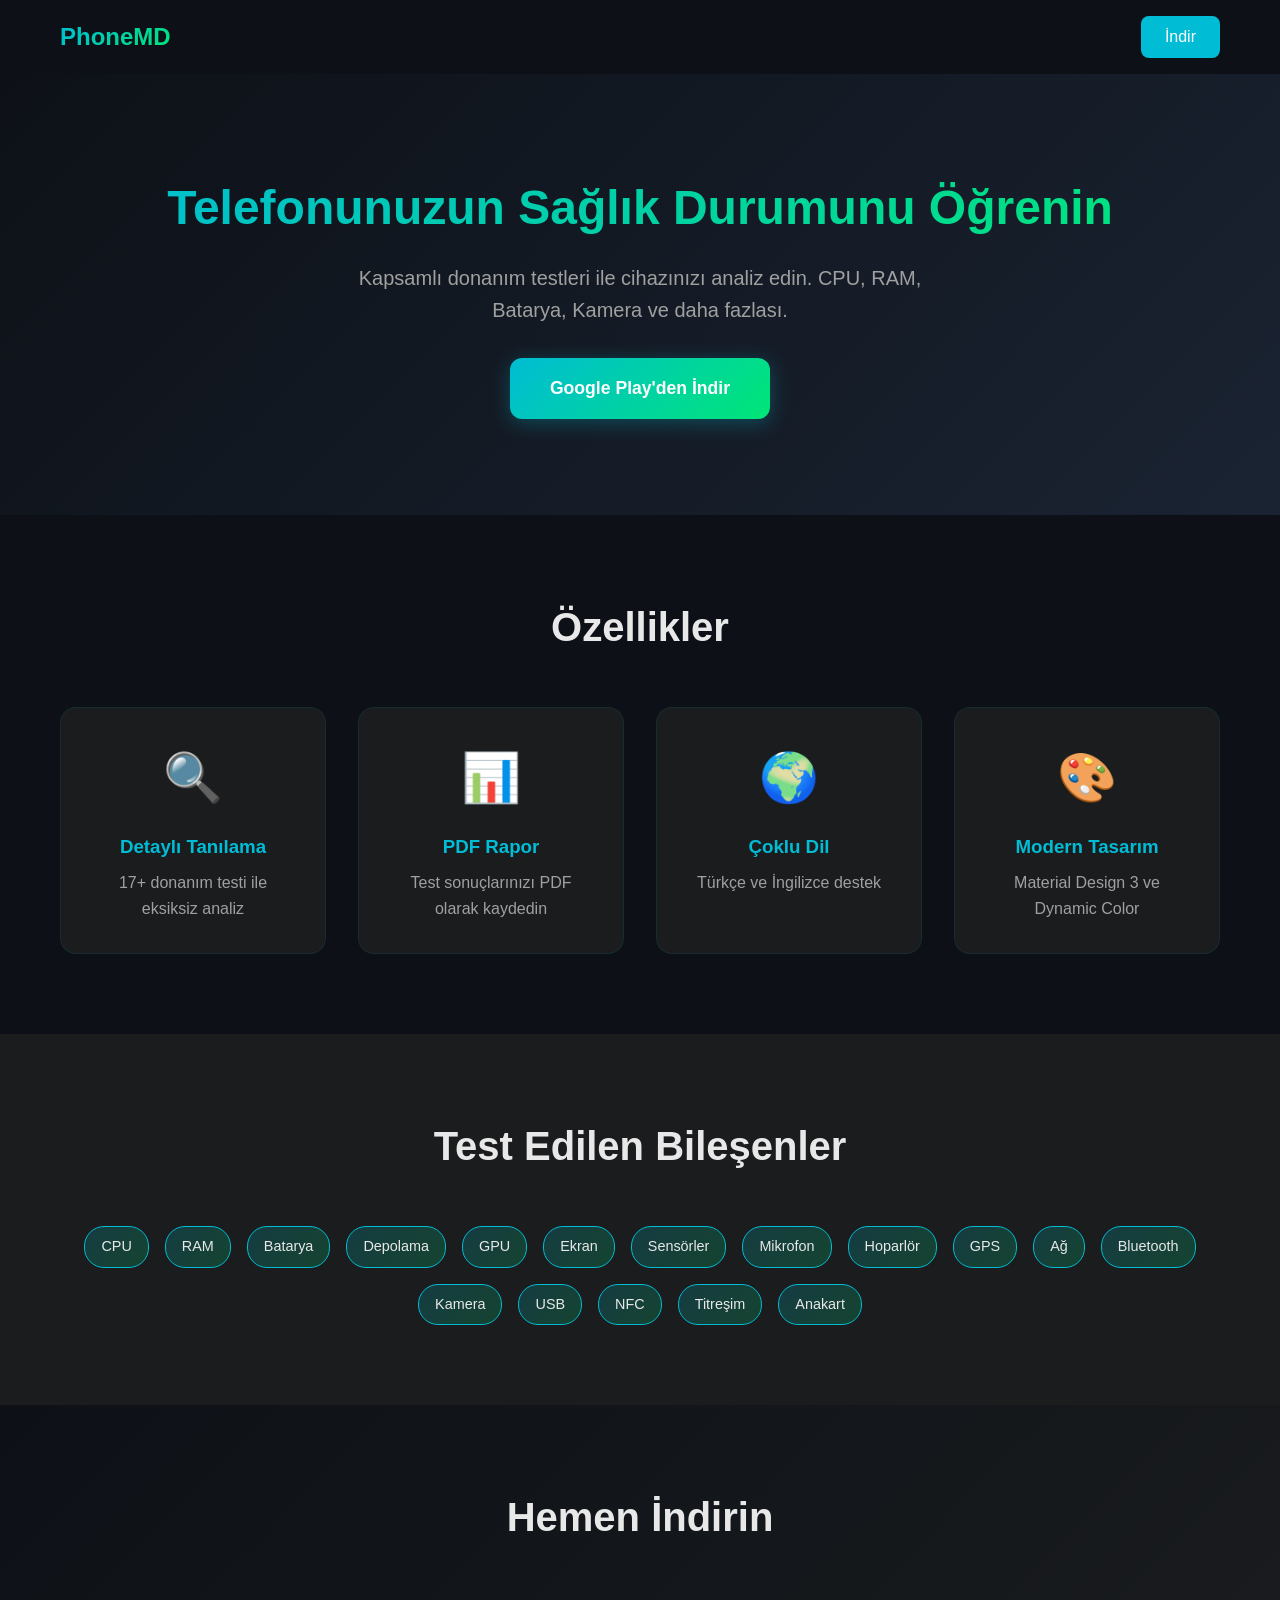
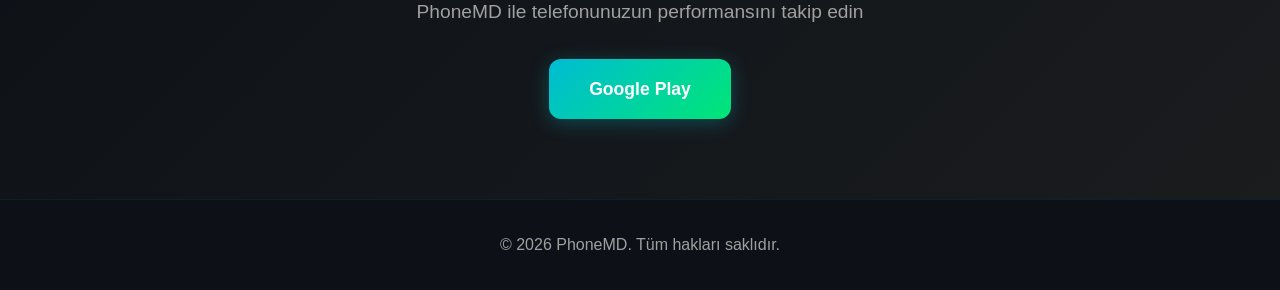
==== index.html @ a5bd0d44 "Add PhoneMD landing page Co-Authored-By: Claude Sonnet 4.5 <noreply@anthropic.com>" ====
<!DOCTYPE html>
<html lang="tr">
<head>
    <meta charset="UTF-8">
    <meta name="viewport" content="width=device-width, initial-scale=1.0">
    <meta name="description" content="PhoneMD - Telefonunuzun sağlık durumunu kontrol edin. Donanım testleri, performans analizi ve detaylı raporlama.">
    <title>PhoneMD - Telefon Donanım Tanılama</title>
    <link rel="stylesheet" href="style.css">
</head>
<body>
    <header>
        <nav>
            <div class="logo">PhoneMD</div>
            <a href="#download" class="nav-btn">İndir</a>
        </nav>
    </header>

    <main>
        <section class="hero">
            <div class="container">
                <h1>Telefonunuzun Sağlık Durumunu Öğrenin</h1>
                <p>Kapsamlı donanım testleri ile cihazınızı analiz edin. CPU, RAM, Batarya, Kamera ve daha fazlası.</p>
                <a href="#download" class="cta-button">Google Play'den İndir</a>
            </div>
        </section>

        <section class="features">
            <div class="container">
                <h2>Özellikler</h2>
                <div class="feature-grid">
                    <div class="feature">
                        <div class="icon">🔍</div>
                        <h3>Detaylı Tanılama</h3>
                        <p>17+ donanım testi ile eksiksiz analiz</p>
                    </div>
                    <div class="feature">
                        <div class="icon">📊</div>
                        <h3>PDF Rapor</h3>
                        <p>Test sonuçlarınızı PDF olarak kaydedin</p>
                    </div>
                    <div class="feature">
                        <div class="icon">🌍</div>
                        <h3>Çoklu Dil</h3>
                        <p>Türkçe ve İngilizce destek</p>
                    </div>
                    <div class="feature">
                        <div class="icon">🎨</div>
                        <h3>Modern Tasarım</h3>
                        <p>Material Design 3 ve Dynamic Color</p>
                    </div>
                </div>
            </div>
        </section>

        <section class="tests">
            <div class="container">
                <h2>Test Edilen Bileşenler</h2>
                <div class="test-list">
                    <span class="badge">CPU</span>
                    <span class="badge">RAM</span>
                    <span class="badge">Batarya</span>
                    <span class="badge">Depolama</span>
                    <span class="badge">GPU</span>
                    <span class="badge">Ekran</span>
                    <span class="badge">Sensörler</span>
                    <span class="badge">Mikrofon</span>
                    <span class="badge">Hoparlör</span>
                    <span class="badge">GPS</span>
                    <span class="badge">Ağ</span>
                    <span class="badge">Bluetooth</span>
                    <span class="badge">Kamera</span>
                    <span class="badge">USB</span>
                    <span class="badge">NFC</span>
                    <span class="badge">Titreşim</span>
                    <span class="badge">Anakart</span>
                </div>
            </div>
        </section>

        <section id="download" class="download">
            <div class="container">
                <h2>Hemen İndirin</h2>
                <p>PhoneMD ile telefonunuzun performansını takip edin</p>
                <a href="https://play.google.com/store/apps/details?id=com.esarikaya.phonemd" class="cta-button">Google Play</a>
            </div>
        </section>
    </main>

    <footer>
        <p>&copy; 2026 PhoneMD. Tüm hakları saklıdır.</p>
    </footer>
</body>
</html>
---- style.css ----
* {
    margin: 0;
    padding: 0;
    box-sizing: border-box;
}

:root {
    --primary: #00BCD4;
    --primary-dark: #0097A7;
    --secondary: #00E676;
    --dark: #1A1C1E;
    --surface: #0D1117;
    --text: #E8E8E8;
    --text-secondary: #A0A0A0;
}

body {
    font-family: -apple-system, BlinkMacSystemFont, 'Segoe UI', Roboto, Oxygen, Ubuntu, sans-serif;
    background: var(--dark);
    color: var(--text);
    line-height: 1.6;
}

.container {
    max-width: 1200px;
    margin: 0 auto;
    padding: 0 20px;
}

header {
    background: var(--surface);
    padding: 1rem 0;
    position: sticky;
    top: 0;
    z-index: 100;
    backdrop-filter: blur(10px);
}

nav {
    max-width: 1200px;
    margin: 0 auto;
    padding: 0 20px;
    display: flex;
    justify-content: space-between;
    align-items: center;
}

.logo {
    font-size: 1.5rem;
    font-weight: bold;
    background: linear-gradient(135deg, var(--primary), var(--secondary));
    -webkit-background-clip: text;
    -webkit-text-fill-color: transparent;
}

.nav-btn {
    background: var(--primary);
    color: white;
    padding: 0.5rem 1.5rem;
    border-radius: 8px;
    text-decoration: none;
    transition: all 0.3s;
}

.nav-btn:hover {
    background: var(--primary-dark);
    transform: translateY(-2px);
}

.hero {
    padding: 6rem 0;
    text-align: center;
    background: linear-gradient(135deg, #0D1117 0%, #1a2332 100%);
}

.hero h1 {
    font-size: 3rem;
    margin-bottom: 1rem;
    background: linear-gradient(135deg, var(--primary), var(--secondary));
    -webkit-background-clip: text;
    -webkit-text-fill-color: transparent;
}

.hero p {
    font-size: 1.25rem;
    color: var(--text-secondary);
    margin-bottom: 2rem;
    max-width: 600px;
    margin-left: auto;
    margin-right: auto;
}

.cta-button {
    display: inline-block;
    background: linear-gradient(135deg, var(--primary), var(--secondary));
    color: white;
    padding: 1rem 2.5rem;
    border-radius: 12px;
    text-decoration: none;
    font-size: 1.1rem;
    font-weight: 600;
    transition: all 0.3s;
    box-shadow: 0 4px 20px rgba(0, 188, 212, 0.3);
}

.cta-button:hover {
    transform: translateY(-3px);
    box-shadow: 0 6px 30px rgba(0, 188, 212, 0.5);
}

.features {
    padding: 5rem 0;
    background: var(--surface);
}

.features h2, .tests h2, .download h2 {
    text-align: center;
    font-size: 2.5rem;
    margin-bottom: 3rem;
}

.feature-grid {
    display: grid;
    grid-template-columns: repeat(auto-fit, minmax(250px, 1fr));
    gap: 2rem;
}

.feature {
    background: var(--dark);
    padding: 2rem;
    border-radius: 16px;
    text-align: center;
    transition: transform 0.3s;
    border: 1px solid rgba(0, 188, 212, 0.1);
}

.feature:hover {
    transform: translateY(-5px);
    border-color: var(--primary);
}

.icon {
    font-size: 3rem;
    margin-bottom: 1rem;
}

.feature h3 {
    margin-bottom: 0.5rem;
    color: var(--primary);
}

.feature p {
    color: var(--text-secondary);
}

.tests {
    padding: 5rem 0;
}

.test-list {
    display: flex;
    flex-wrap: wrap;
    gap: 1rem;
    justify-content: center;
}

.badge {
    background: linear-gradient(135deg, rgba(0, 188, 212, 0.2), rgba(0, 230, 118, 0.2));
    border: 1px solid var(--primary);
    padding: 0.5rem 1rem;
    border-radius: 20px;
    font-size: 0.9rem;
    transition: all 0.3s;
}

.badge:hover {
    background: linear-gradient(135deg, rgba(0, 188, 212, 0.3), rgba(0, 230, 118, 0.3));
    transform: scale(1.05);
}

.download {
    padding: 5rem 0;
    text-align: center;
    background: linear-gradient(135deg, var(--surface) 0%, var(--dark) 100%);
}

.download p {
    color: var(--text-secondary);
    margin-bottom: 2rem;
    font-size: 1.2rem;
}

footer {
    background: var(--surface);
    text-align: center;
    padding: 2rem;
    color: var(--text-secondary);
    border-top: 1px solid rgba(0, 188, 212, 0.1);
}

@media (max-width: 768px) {
    .hero h1 {
        font-size: 2rem;
    }

    .hero p {
        font-size: 1rem;
    }

    .features h2, .tests h2, .download h2 {
        font-size: 2rem;
    }
}
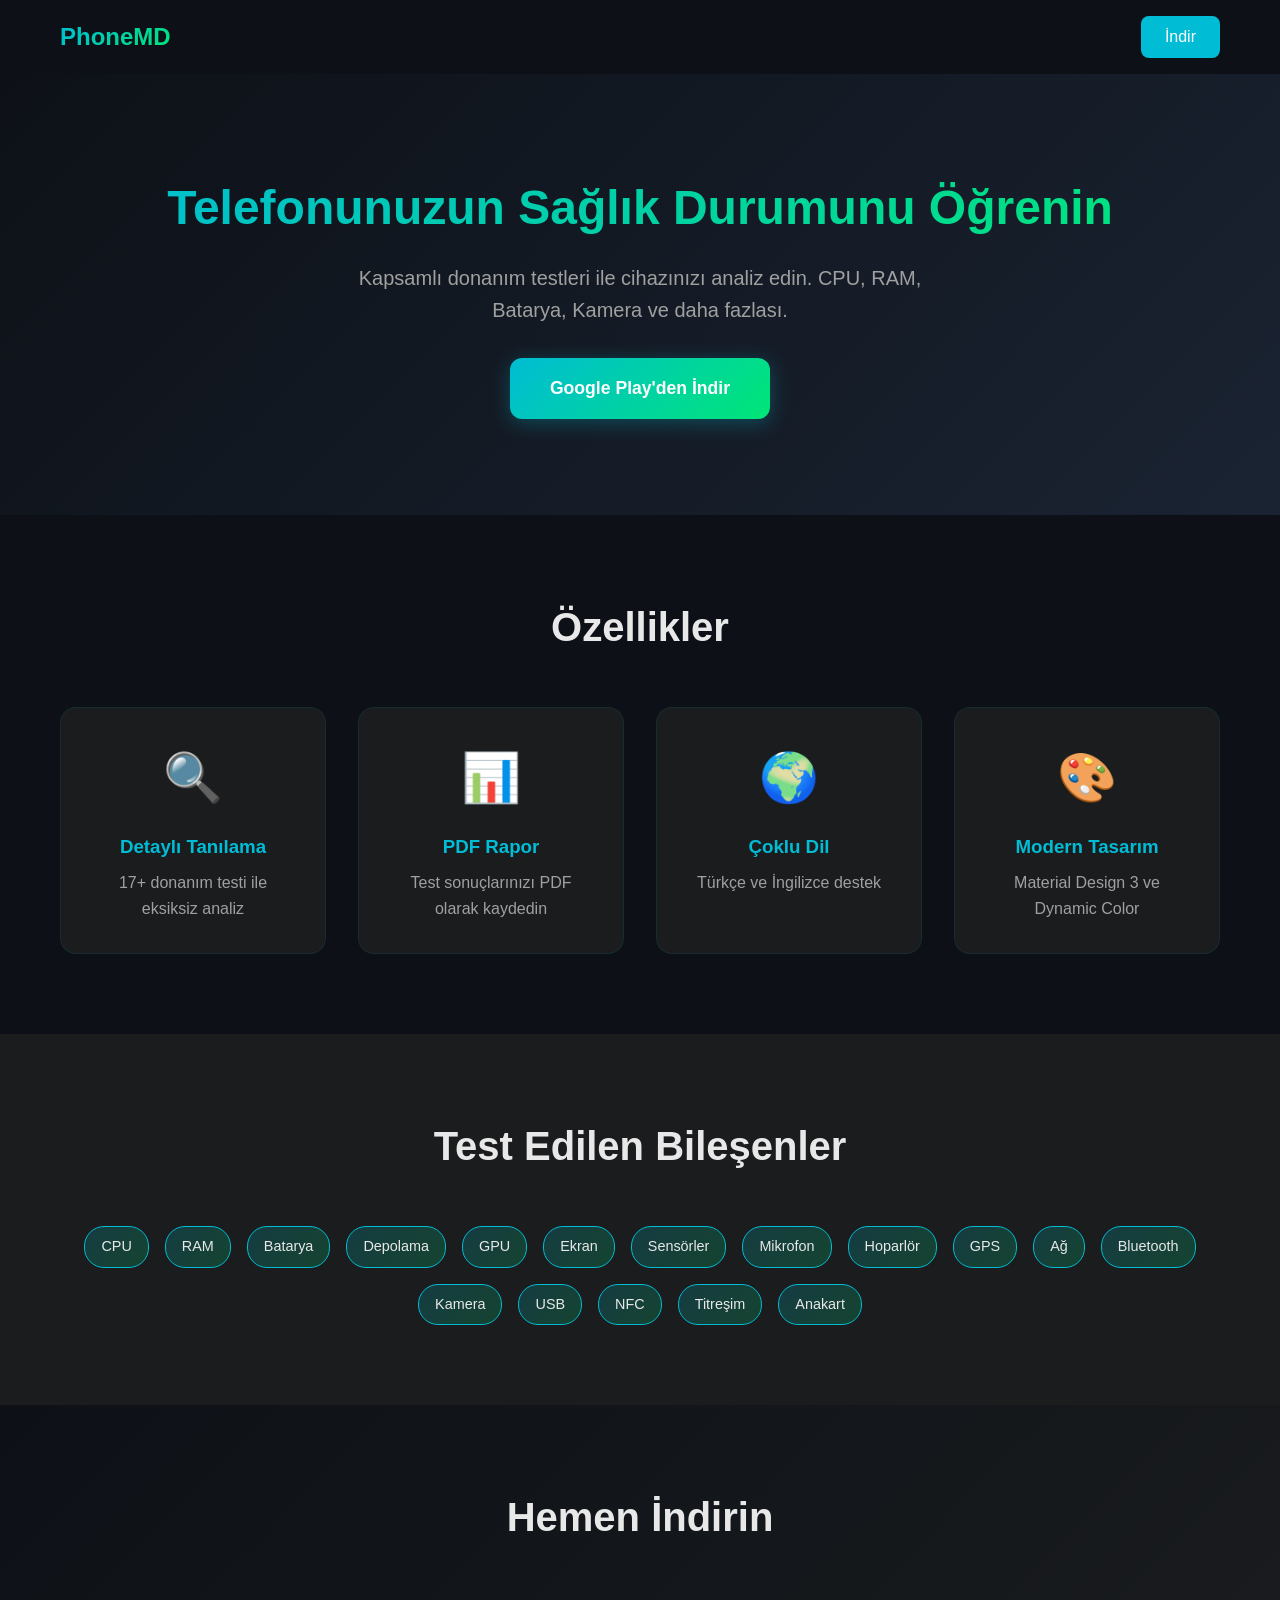
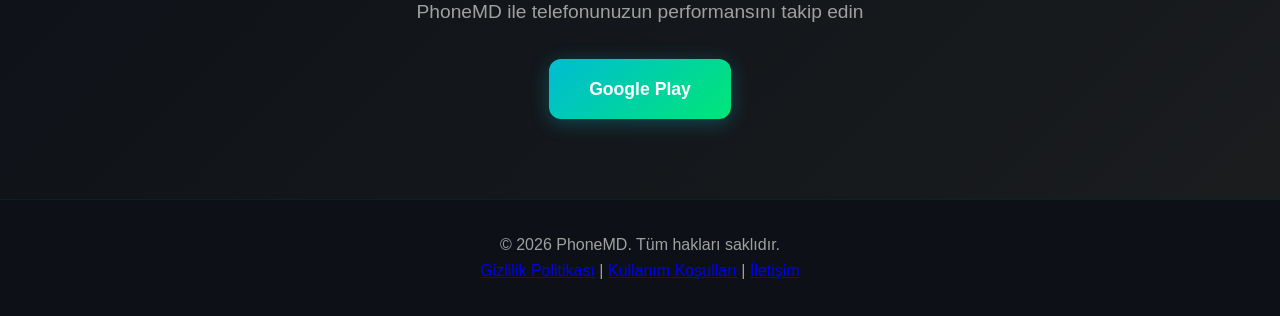
==== commit 015709df: "Add legal pages and app icon - Privacy policy - Terms of service - Contact page - App icon favicon -" ====
--- a/index.html
+++ b/index.html
@@ -6,6 +6,7 @@
     <meta name="description" content="PhoneMD - Telefonunuzun sağlık durumunu kontrol edin. Donanım testleri, performans analizi ve detaylı raporlama.">
     <title>PhoneMD - Telefon Donanım Tanılama</title>
     <link rel="stylesheet" href="style.css">
+    <link rel="icon" type="image/png" href="icon.png">
 </head>
 <body>
     <header>
@@ -88,6 +89,11 @@
 
     <footer>
         <p>&copy; 2026 PhoneMD. Tüm hakları saklıdır.</p>
+        <p>
+            <a href="privacy.html">Gizlilik Politikası</a> |
+            <a href="terms.html">Kullanım Koşulları</a> |
+            <a href="contact.html">İletişim</a>
+        </p>
     </footer>
 </body>
 </html>
--- a/style.css
+++ b/style.css
@@ -198,6 +198,80 @@
     border-top: 1px solid rgba(0, 188, 212, 0.1);
 }
 
+.legal-page {
+    padding: 3rem 0;
+    max-width: 800px;
+    margin: 0 auto;
+}
+
+.legal-page h1 {
+    font-size: 2.5rem;
+    margin-bottom: 0.5rem;
+    color: var(--primary);
+}
+
+.legal-page h2 {
+    font-size: 1.8rem;
+    margin-top: 2rem;
+    margin-bottom: 1rem;
+    color: var(--text);
+}
+
+.legal-page h3 {
+    font-size: 1.3rem;
+    margin-top: 1.5rem;
+    margin-bottom: 0.5rem;
+    color: var(--secondary);
+}
+
+.legal-page p {
+    margin-bottom: 1rem;
+    line-height: 1.8;
+}
+
+.legal-page ul {
+    margin-left: 2rem;
+    margin-bottom: 1rem;
+}
+
+.legal-page li {
+    margin-bottom: 0.5rem;
+    line-height: 1.6;
+}
+
+.legal-page a {
+    color: var(--primary);
+    text-decoration: none;
+    border-bottom: 1px solid var(--primary);
+    transition: all 0.3s;
+}
+
+.legal-page a:hover {
+    color: var(--secondary);
+    border-bottom-color: var(--secondary);
+}
+
+.update-date {
+    color: var(--text-secondary);
+    font-style: italic;
+    margin-bottom: 2rem;
+}
+
+.social-links {
+    background: var(--dark);
+    padding: 1.5rem;
+    border-radius: 12px;
+    border: 1px solid rgba(0, 188, 212, 0.2);
+}
+
+.faq {
+    background: var(--dark);
+    padding: 2rem;
+    border-radius: 12px;
+    border: 1px solid rgba(0, 188, 212, 0.2);
+    margin-top: 2rem;
+}
+
 @media (max-width: 768px) {
     .hero h1 {
         font-size: 2rem;
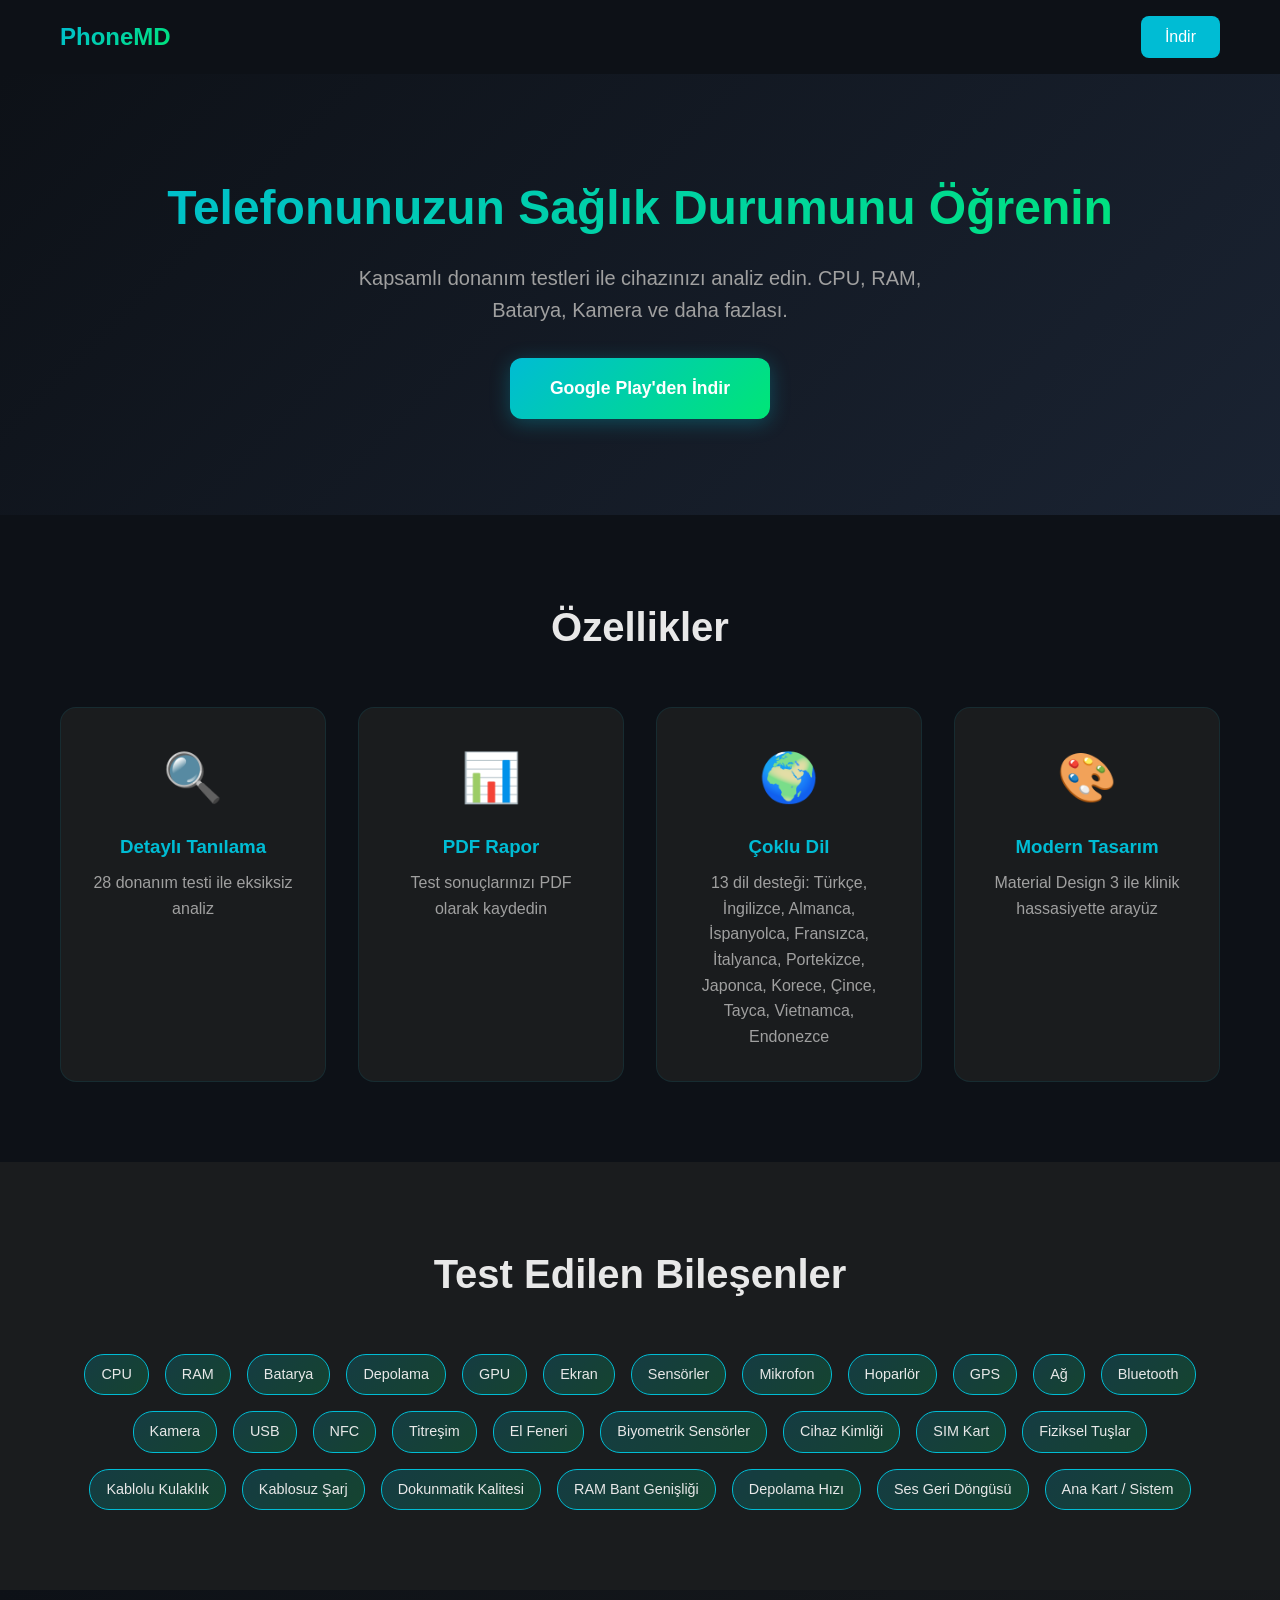
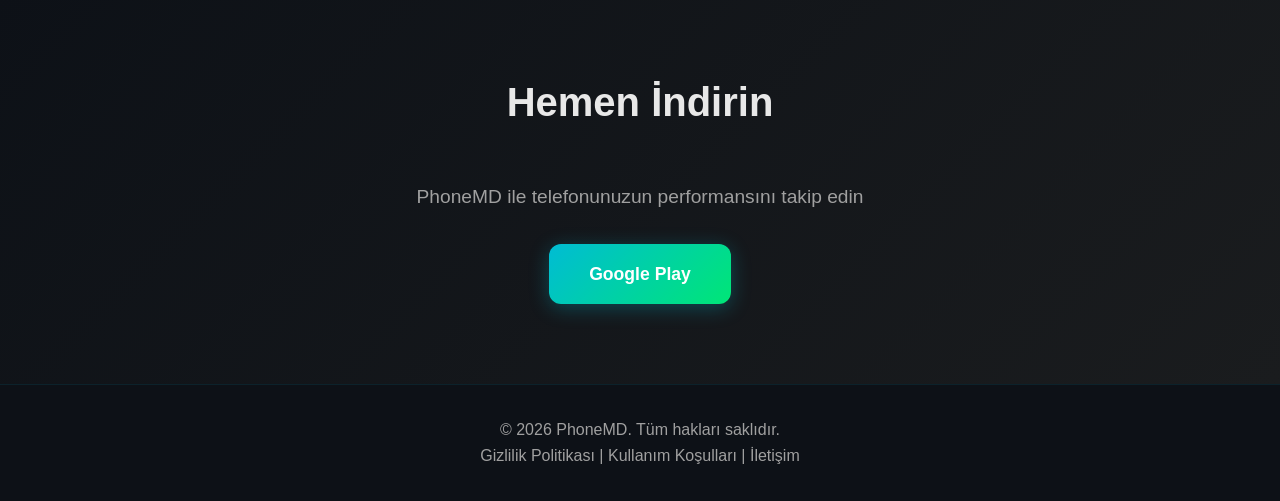
==== commit dbf4a1a8: "Site içeriğini uygulamanın gerçek durumuyla hizala (28 test, 13 dil) Ana sayfa: - "17+ donanım testi" ====
--- a/index.html
+++ b/index.html
@@ -32,7 +32,7 @@
                     <div class="feature">
                         <div class="icon">🔍</div>
                         <h3>Detaylı Tanılama</h3>
-                        <p>17+ donanım testi ile eksiksiz analiz</p>
+                        <p>28 donanım testi ile eksiksiz analiz</p>
                     </div>
                     <div class="feature">
                         <div class="icon">📊</div>
@@ -42,12 +42,12 @@
                     <div class="feature">
                         <div class="icon">🌍</div>
                         <h3>Çoklu Dil</h3>
-                        <p>Türkçe ve İngilizce destek</p>
+                        <p>13 dil desteği: Türkçe, İngilizce, Almanca, İspanyolca, Fransızca, İtalyanca, Portekizce, Japonca, Korece, Çince, Tayca, Vietnamca, Endonezce</p>
                     </div>
                     <div class="feature">
                         <div class="icon">🎨</div>
                         <h3>Modern Tasarım</h3>
-                        <p>Material Design 3 ve Dynamic Color</p>
+                        <p>Material Design 3 ile klinik hassasiyette arayüz</p>
                     </div>
                 </div>
             </div>
@@ -73,7 +73,18 @@
                     <span class="badge">USB</span>
                     <span class="badge">NFC</span>
                     <span class="badge">Titreşim</span>
-                    <span class="badge">Anakart</span>
+                    <span class="badge">El Feneri</span>
+                    <span class="badge">Biyometrik Sensörler</span>
+                    <span class="badge">Cihaz Kimliği</span>
+                    <span class="badge">SIM Kart</span>
+                    <span class="badge">Fiziksel Tuşlar</span>
+                    <span class="badge">Kablolu Kulaklık</span>
+                    <span class="badge">Kablosuz Şarj</span>
+                    <span class="badge">Dokunmatik Kalitesi</span>
+                    <span class="badge">RAM Bant Genişliği</span>
+                    <span class="badge">Depolama Hızı</span>
+                    <span class="badge">Ses Geri Döngüsü</span>
+                    <span class="badge">Ana Kart / Sistem</span>
                 </div>
             </div>
         </section>
--- a/style.css
+++ b/style.css
@@ -272,6 +272,164 @@
     margin-top: 2rem;
 }
 
+.legal-hero {
+    background: linear-gradient(135deg, var(--surface) 0%, var(--dark) 100%);
+    padding: 4rem 0 2rem;
+    text-align: center;
+    border-bottom: 1px solid rgba(0, 188, 212, 0.2);
+}
+
+.legal-hero h1 {
+    font-size: 3rem;
+    margin-bottom: 1rem;
+    background: linear-gradient(135deg, var(--primary), var(--secondary));
+    -webkit-background-clip: text;
+    -webkit-text-fill-color: transparent;
+}
+
+.hero-subtitle {
+    font-size: 1.3rem;
+    color: var(--text-secondary);
+    margin-bottom: 1rem;
+}
+
+.legal-content {
+    padding: 3rem 0;
+}
+
+.legal-intro {
+    background: var(--dark);
+    padding: 2rem;
+    border-radius: 12px;
+    border-left: 4px solid var(--primary);
+    margin-bottom: 3rem;
+    font-size: 1.1rem;
+}
+
+.legal-toc {
+    background: var(--surface);
+    padding: 2rem;
+    border-radius: 12px;
+    margin-bottom: 3rem;
+}
+
+.legal-toc h3 {
+    color: var(--primary);
+    margin-bottom: 1rem;
+}
+
+.legal-toc ol {
+    margin-left: 1.5rem;
+}
+
+.legal-toc li {
+    margin-bottom: 0.5rem;
+}
+
+.legal-toc a {
+    color: var(--text);
+    text-decoration: none;
+    transition: color 0.3s;
+}
+
+.legal-toc a:hover {
+    color: var(--primary);
+}
+
+.legal-section {
+    margin-bottom: 4rem;
+}
+
+.section-number {
+    color: var(--primary);
+    font-weight: bold;
+    margin-right: 0.5rem;
+}
+
+.info-grid, .permission-grid, .rights-grid {
+    display: grid;
+    grid-template-columns: repeat(auto-fit, minmax(250px, 1fr));
+    gap: 1.5rem;
+    margin: 2rem 0;
+}
+
+.info-card, .permission-card, .right-item {
+    background: var(--dark);
+    padding: 1.5rem;
+    border-radius: 12px;
+    border: 1px solid rgba(0, 188, 212, 0.2);
+    transition: all 0.3s;
+}
+
+.info-card:hover, .permission-card:hover, .right-item:hover {
+    border-color: var(--primary);
+    transform: translateY(-3px);
+}
+
+.info-card h4, .permission-card h4, .right-item h4 {
+    color: var(--primary);
+    margin-bottom: 0.5rem;
+}
+
+.perm-icon {
+    font-size: 2rem;
+    display: block;
+    margin-bottom: 1rem;
+}
+
+.highlight-box {
+    background: linear-gradient(135deg, rgba(0, 188, 212, 0.1), rgba(0, 230, 118, 0.1));
+    border-left: 4px solid var(--primary);
+    padding: 1.5rem;
+    border-radius: 8px;
+    margin: 2rem 0;
+}
+
+.purpose-list {
+    margin: 2rem 0;
+}
+
+.purpose-item {
+    display: flex;
+    gap: 1rem;
+    background: var(--dark);
+    padding: 1.5rem;
+    border-radius: 12px;
+    margin-bottom: 1rem;
+    border: 1px solid rgba(0, 188, 212, 0.1);
+}
+
+.purpose-icon {
+    font-size: 2rem;
+}
+
+.contact-box {
+    background: var(--dark);
+    padding: 2rem;
+    border-radius: 12px;
+    border: 1px solid rgba(0, 188, 212, 0.2);
+    margin-top: 2rem;
+}
+
+.legal-footer-box {
+    background: var(--surface);
+    padding: 1.5rem;
+    border-radius: 12px;
+    margin-top: 3rem;
+    text-align: center;
+    border: 1px solid rgba(0, 188, 212, 0.1);
+}
+
+footer a {
+    color: var(--text-secondary);
+    text-decoration: none;
+    transition: color 0.3s;
+}
+
+footer a:hover {
+    color: var(--primary);
+}
+
 @media (max-width: 768px) {
     .hero h1 {
         font-size: 2rem;
